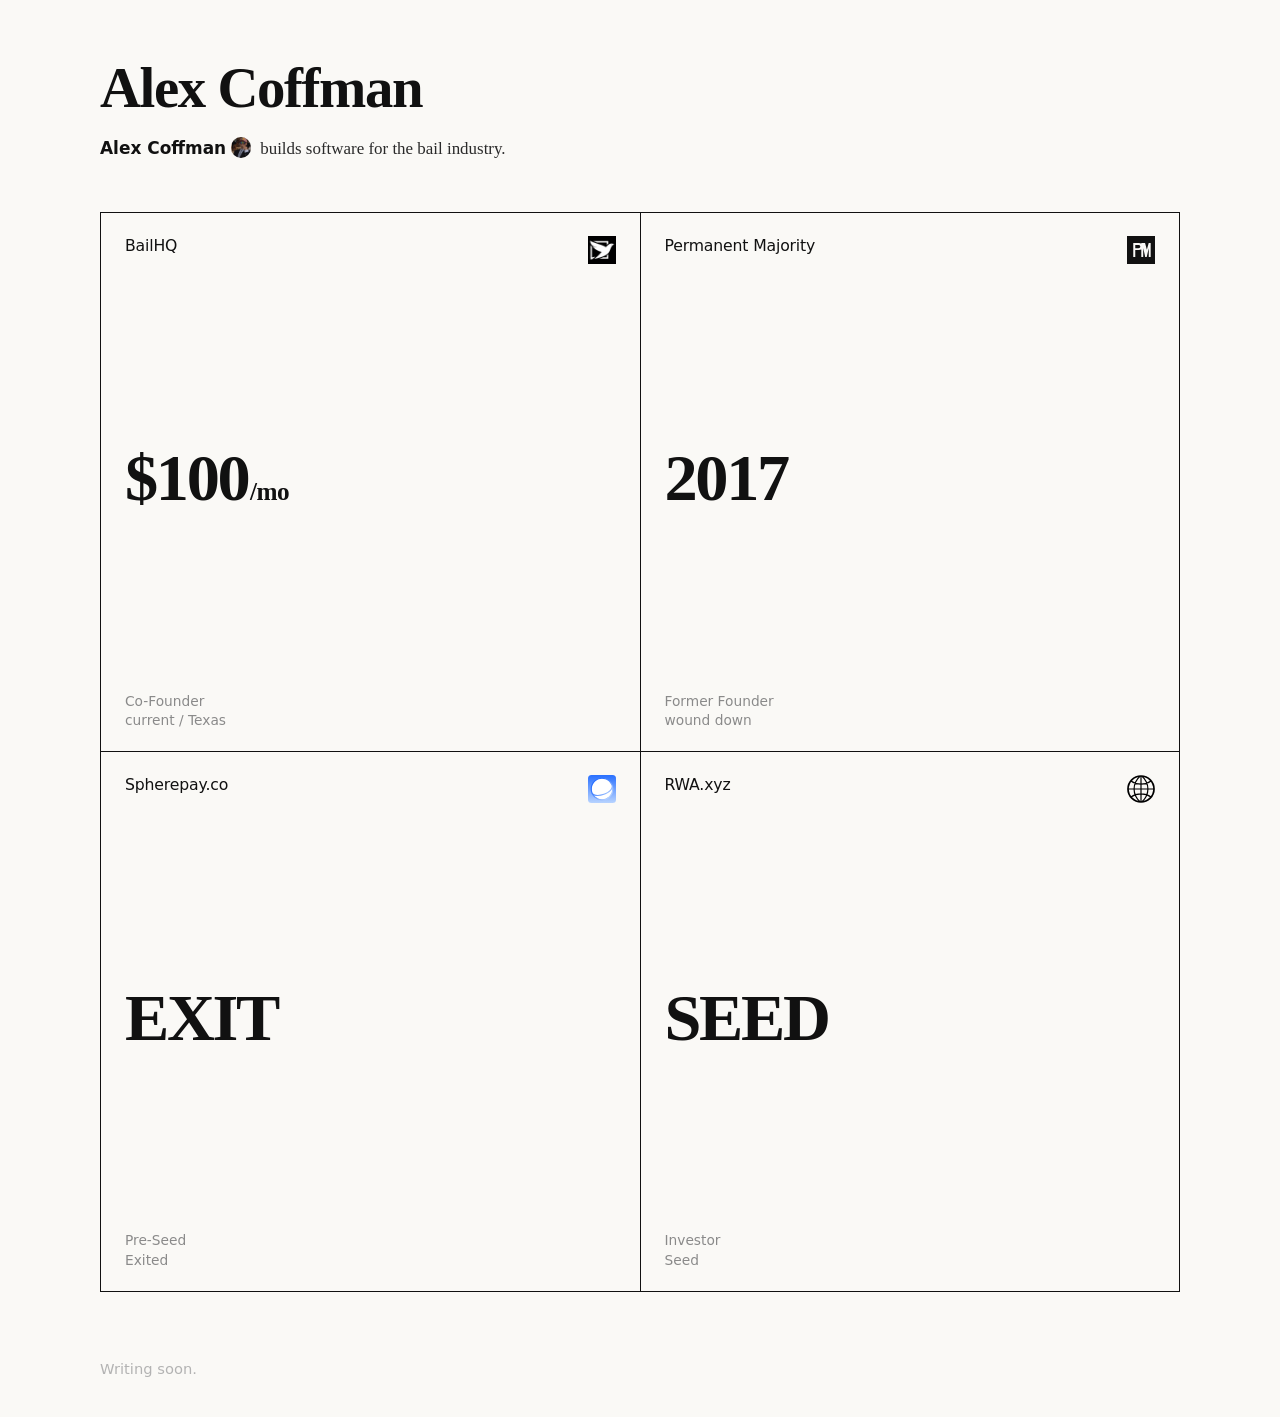
==== index.html @ 247284b9 "Add Permanent Majority, Spherepay, and RWA.xyz to the site grid. Co-authored-by: Cursor <cursoragent" ====
<!DOCTYPE html>
<html lang="en">
  <head>
    <meta charset="utf-8" />
    <meta name="viewport" content="width=device-width, initial-scale=1" />
    <title>Alex Coffman</title>
    <meta name="description" content="Alex Coffman builds software for the bail industry." />
    <meta name="theme-color" content="#FAF9F6" />
    <link rel="icon" href="assets/mark.png" />
    <style>
      :root {
        --bg: #faf9f6;
        --ink: #111111;
        --muted: #8a8a8a;
        --bio: #2a2a2a;
      }

      * {
        box-sizing: border-box;
        margin: 0;
        padding: 0;
      }

      html,
      body {
        background: var(--bg);
        color: var(--ink);
      }

      body {
        min-height: 100vh;
        font-family: system-ui, -apple-system, "Segoe UI", sans-serif;
        -webkit-font-smoothing: antialiased;
      }

      .page {
        width: min(1080px, calc(100% - 4.5rem));
        margin: 0 auto;
        padding: 3.6rem 0 2.5rem;
      }

      h1 {
        font-family: Georgia, "Iowan Old Style", "Times New Roman", Times, serif;
        font-size: clamp(2.35rem, 5vw, 3.55rem);
        font-weight: 700;
        letter-spacing: -0.025em;
        line-height: 1.05;
      }

      .bio {
        margin-top: 1.1rem;
        max-width: 46rem;
        color: var(--bio);
        font-family: Georgia, "Iowan Old Style", "Times New Roman", Times, serif;
        font-size: 1.06rem;
        line-height: 1.55;
      }

      .bio strong {
        font-family: system-ui, -apple-system, "Segoe UI", sans-serif;
        font-weight: 700;
        color: var(--ink);
      }

      .avatar {
        width: 1.2em;
        height: 1.2em;
        margin: 0 0.28em;
        border-radius: 50%;
        object-fit: cover;
        display: inline-block;
        vertical-align: -0.22em;
      }

      .grid {
        display: grid;
        grid-template-columns: repeat(2, 1fr);
        margin-top: 3.1rem;
        border-top: 1px solid var(--ink);
        border-left: 1px solid var(--ink);
      }

      .card {
        aspect-ratio: 1 / 1;
        display: flex;
        flex-direction: column;
        justify-content: space-between;
        padding: 1.45rem 1.5rem 1.3rem;
        border-right: 1px solid var(--ink);
        border-bottom: 1px solid var(--ink);
        background: var(--bg);
        color: inherit;
        text-decoration: none;
        transition: background 160ms ease;
      }

      .card:hover {
        background: #f3f1eb;
      }

      .card:focus-visible {
        outline: 2px solid var(--ink);
        outline-offset: -3px;
      }

      .card--static {
        cursor: default;
      }

      .card-top {
        display: flex;
        align-items: flex-start;
        justify-content: space-between;
        gap: 0.75rem;
      }

      .company {
        font-size: 0.98rem;
        font-weight: 500;
        letter-spacing: -0.01em;
      }

      .logo {
        width: 28px;
        height: 28px;
        object-fit: contain;
        flex-shrink: 0;
        display: block;
      }

      .figure {
        font-family: Georgia, "Iowan Old Style", "Times New Roman", Times, serif;
        font-size: clamp(2.7rem, 6.4vw, 4.15rem);
        font-weight: 700;
        letter-spacing: -0.035em;
        line-height: 0.92;
        white-space: nowrap;
      }

      .figure span {
        font-size: 0.38em;
        letter-spacing: -0.02em;
        margin-left: 0.06em;
      }

      .meta {
        color: var(--muted);
        font-size: 0.86rem;
        line-height: 1.4;
      }

      footer {
        margin-top: 4.25rem;
        color: #b3b3b3;
        font-size: 0.92rem;
      }

      @media (max-width: 640px) {
        .page {
          width: min(1080px, calc(100% - 2.4rem));
          padding-top: 2.4rem;
        }

        .grid {
          grid-template-columns: 1fr;
        }

        .card {
          padding: 1.3rem 1.25rem 1.15rem;
        }
      }

      @media (prefers-reduced-motion: reduce) {
        .card {
          transition: none;
        }
      }
    </style>
  </head>
  <body>
    <div class="page">
      <header>
        <h1>Alex Coffman</h1>
        <p class="bio">
          <strong>Alex Coffman</strong><img class="avatar" src="assets/alex.jpg" alt="" width="22" height="22" /> builds software for the bail industry.
        </p>
      </header>

      <main class="grid">
        <a class="card" href="https://bailhq.us">
          <div class="card-top">
            <span class="company">BailHQ</span>
            <img class="logo" src="assets/bailhq.png" alt="" width="28" height="28" />
          </div>
          <div class="figure">$100<span>/mo</span></div>
          <p class="meta">
            Co-Founder<br />
            current / Texas
          </p>
        </a>

        <div class="card card--static">
          <div class="card-top">
            <span class="company">Permanent Majority</span>
            <img class="logo" src="assets/pm.svg" alt="" width="28" height="28" />
          </div>
          <div class="figure">2017</div>
          <p class="meta">
            Former Founder<br />
            wound down
          </p>
        </div>

        <a class="card" href="https://spherepay.co">
          <div class="card-top">
            <span class="company">Spherepay.co</span>
            <img class="logo" src="assets/sphere.svg" alt="" width="28" height="28" />
          </div>
          <div class="figure">EXIT</div>
          <p class="meta">
            Pre-Seed<br />
            Exited
          </p>
        </a>

        <a class="card" href="https://rwa.xyz">
          <div class="card-top">
            <span class="company">RWA.xyz</span>
            <img class="logo" src="assets/rwa.svg" alt="" width="28" height="28" />
          </div>
          <div class="figure">SEED</div>
          <p class="meta">
            Investor<br />
            Seed
          </p>
        </a>
      </main>

      <footer>
        <p>Writing soon.</p>
      </footer>
    </div>
  </body>
</html>
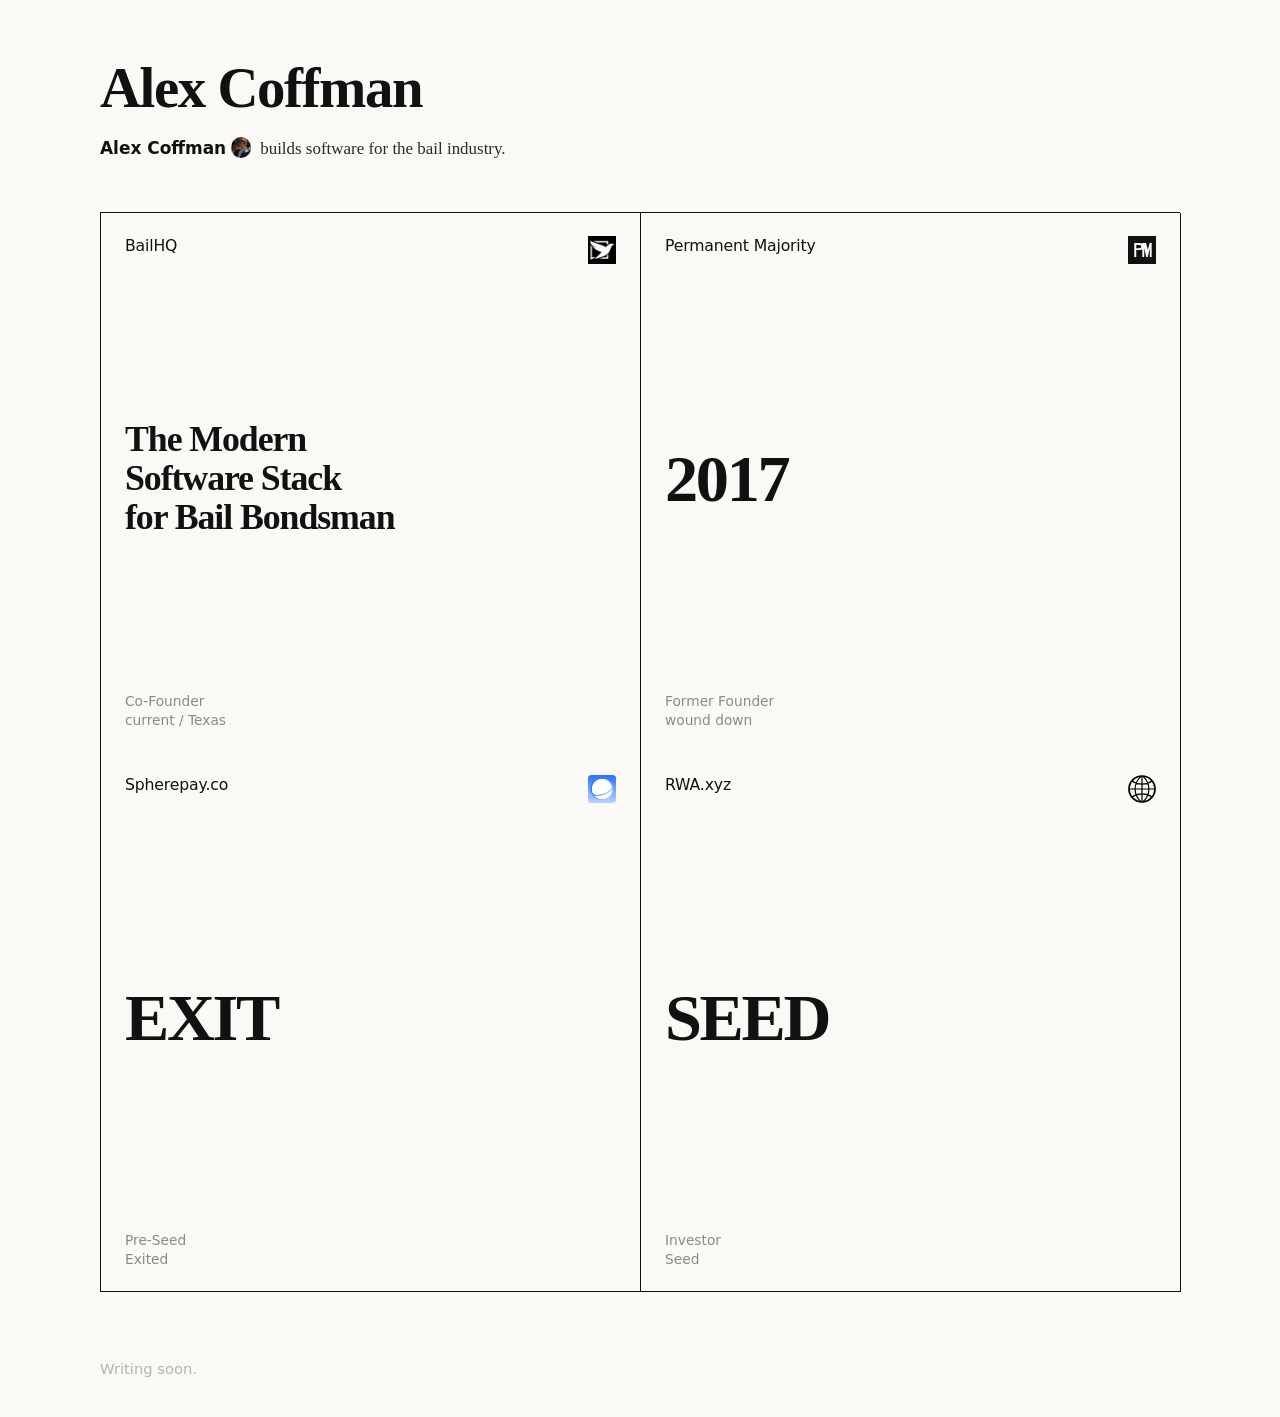
==== commit 567e4898: "Replace the BailHQ price with the product line. Co-authored-by: Cursor <cursoragent@cursor.com>" ====
--- a/index.html
+++ b/index.html
@@ -92,6 +92,7 @@
         color: inherit;
         text-decoration: none;
         transition: background 160ms ease;
+        container-type: inline-size;
       }
 
       .card:hover {
@@ -141,6 +142,14 @@
         font-size: 0.38em;
         letter-spacing: -0.02em;
         margin-left: 0.06em;
+      }
+
+      .statement {
+        font-family: Georgia, "Iowan Old Style", "Times New Roman", Times, serif;
+        font-size: clamp(1.32rem, 7.3cqi, 2.28rem);
+        font-weight: 700;
+        letter-spacing: -0.03em;
+        line-height: 1.08;
       }
 
       .meta {
@@ -192,7 +201,11 @@
             <span class="company">BailHQ</span>
             <img class="logo" src="assets/bailhq.png" alt="" width="28" height="28" />
           </div>
-          <div class="figure">$100<span>/mo</span></div>
+          <p class="statement">
+            The Modern<br />
+            Software Stack<br />
+            for Bail Bondsman
+          </p>
           <p class="meta">
             Co-Founder<br />
             current / Texas
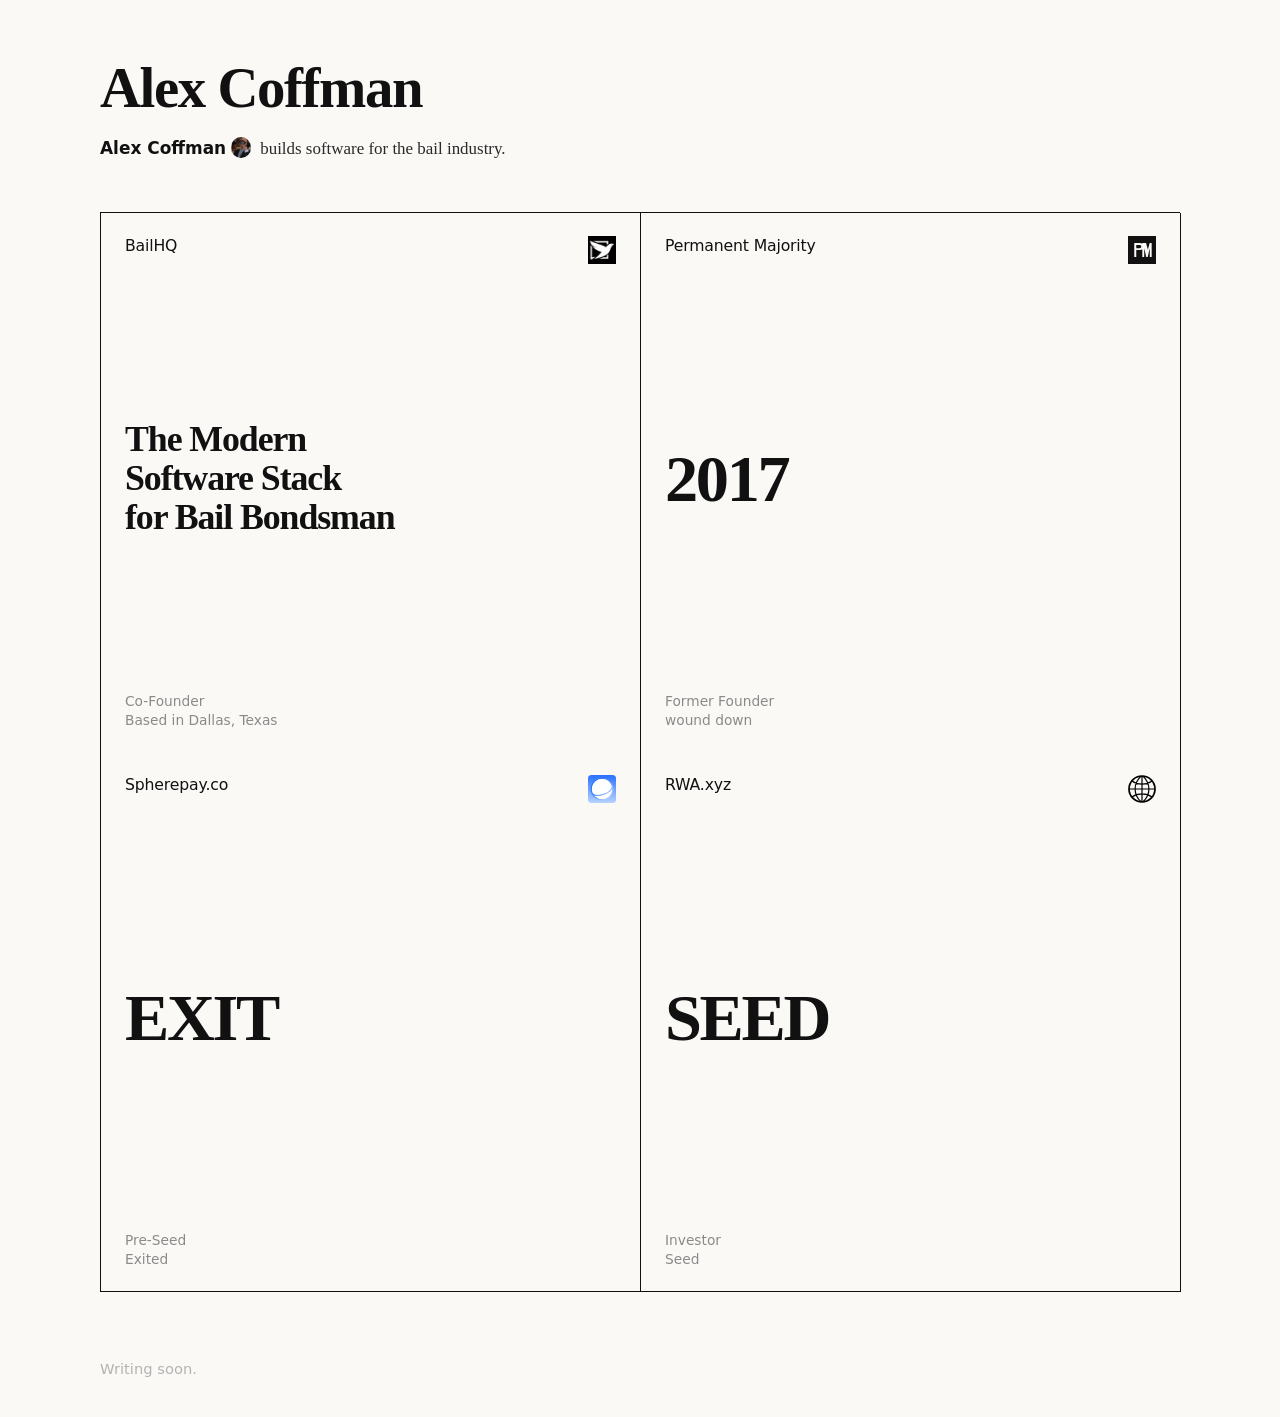
==== commit bb2d4d30: "Say BailHQ is based in Dallas. Co-authored-by: Cursor <cursoragent@cursor.com>" ====
--- a/index.html
+++ b/index.html
@@ -208,7 +208,7 @@
           </p>
           <p class="meta">
             Co-Founder<br />
-            current / Texas
+            Based in Dallas, Texas
           </p>
         </a>
 
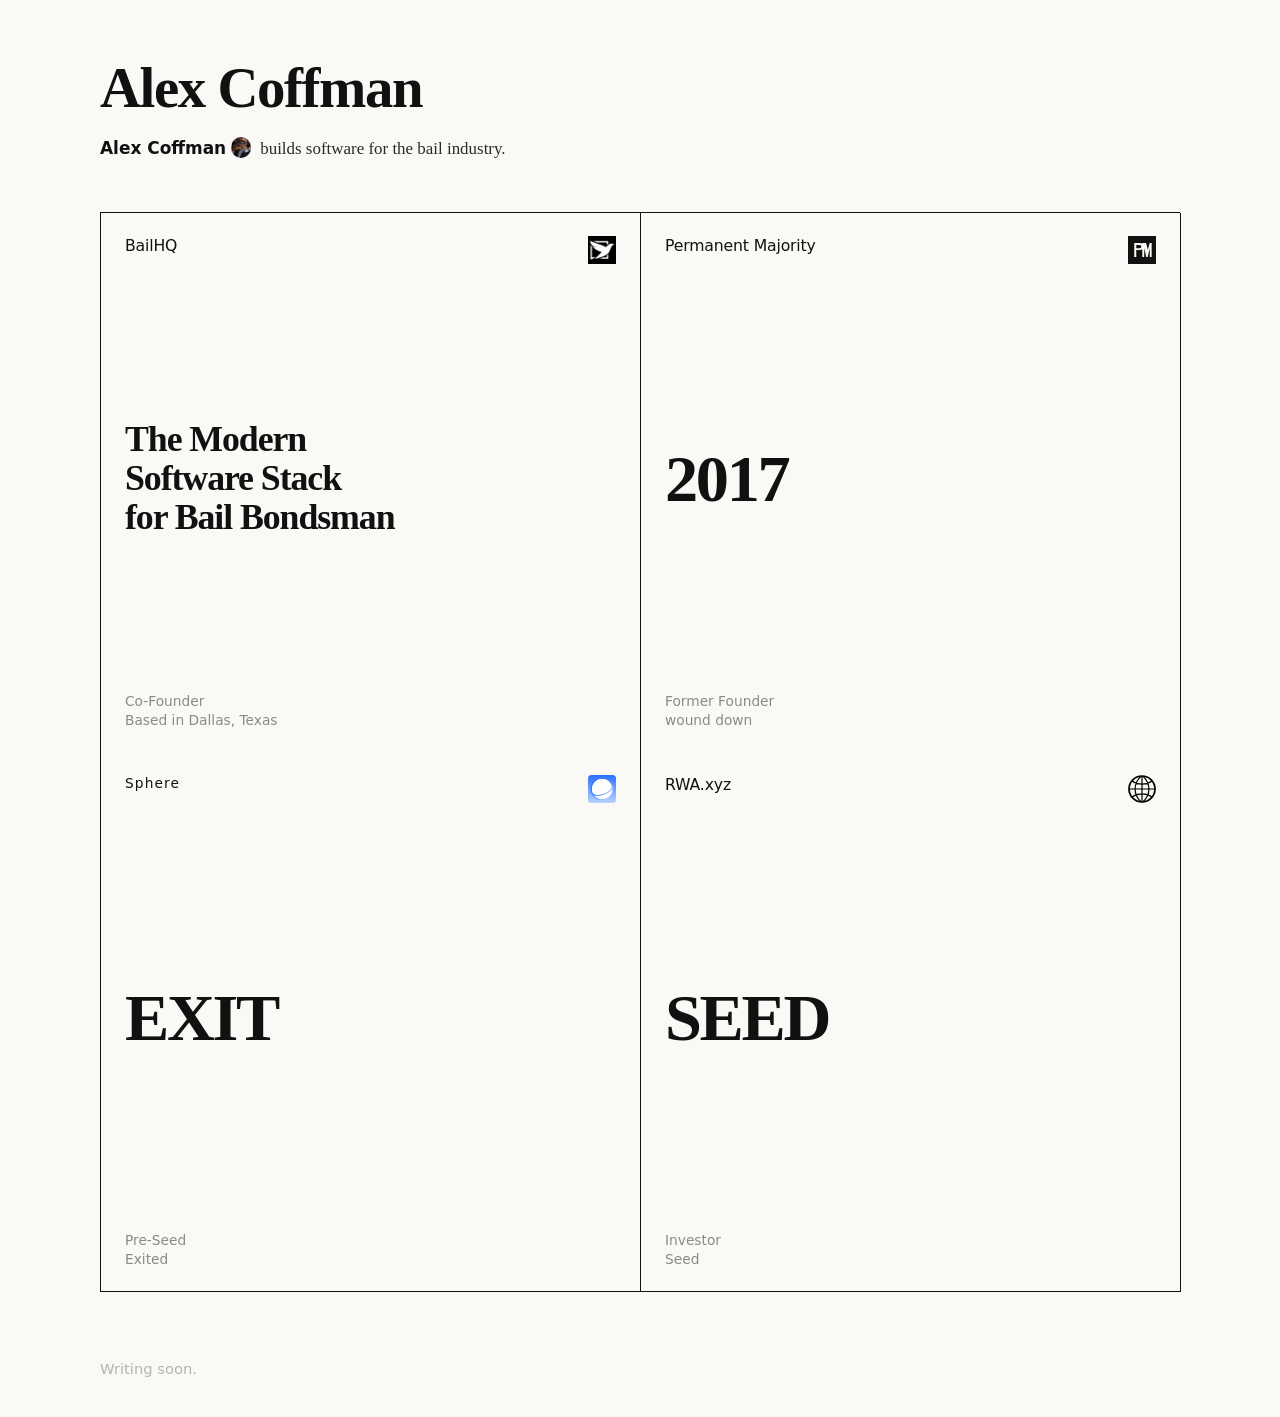
==== commit 98125df7: "Label the Spherepay card as Sphere. Co-authored-by: Cursor <cursoragent@cursor.com>" ====
--- a/index.html
+++ b/index.html
@@ -121,6 +121,12 @@
         letter-spacing: -0.01em;
       }
 
+      .company--sphere {
+        font-size: 0.86rem;
+        font-weight: 400;
+        letter-spacing: 0.08em;
+      }
+
       .logo {
         width: 28px;
         height: 28px;
@@ -226,7 +232,7 @@
 
         <a class="card" href="https://spherepay.co">
           <div class="card-top">
-            <span class="company">Spherepay.co</span>
+            <span class="company company--sphere">Sphere</span>
             <img class="logo" src="assets/sphere.svg" alt="" width="28" height="28" />
           </div>
           <div class="figure">EXIT</div>
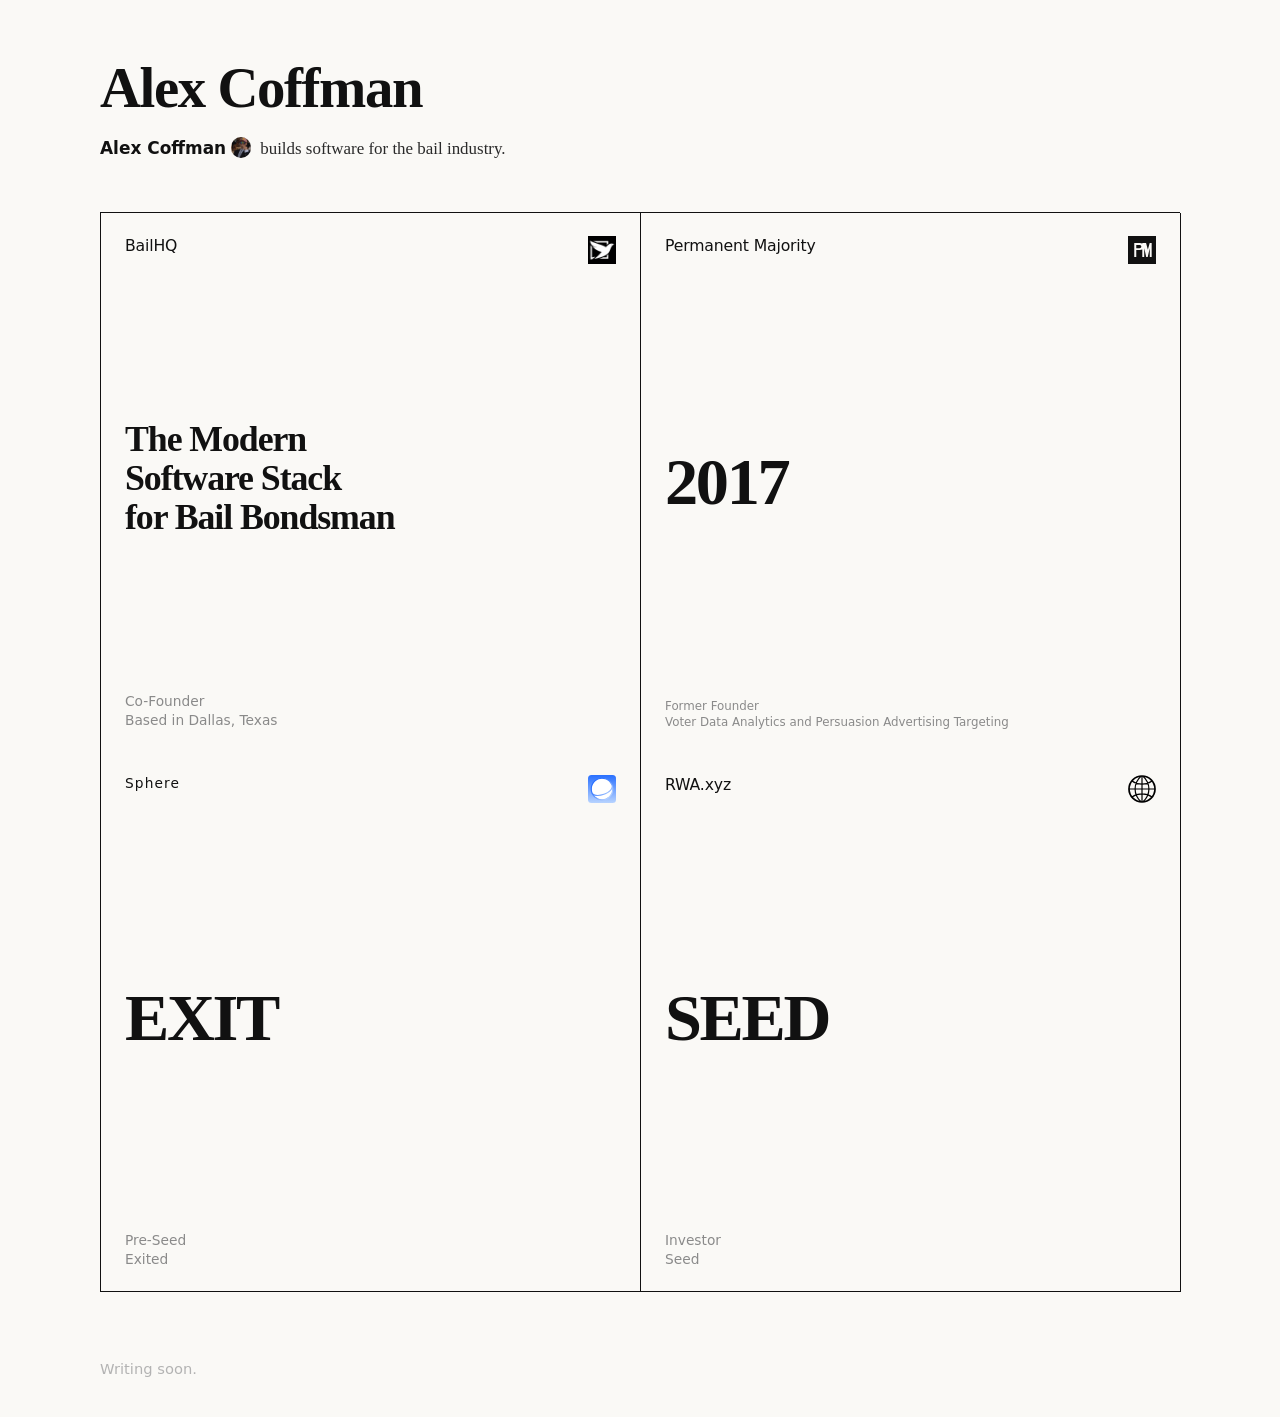
==== commit 3ebc8b4d: "Describe Permanent Majority as voter analytics. Co-authored-by: Cursor <cursoragent@cursor.com>" ====
--- a/index.html
+++ b/index.html
@@ -164,6 +164,13 @@
         line-height: 1.4;
       }
 
+      .meta--pm {
+        font-size: 0.74rem;
+        line-height: 1.32;
+        overflow-wrap: break-word;
+        text-wrap: pretty;
+      }
+
       footer {
         margin-top: 4.25rem;
         color: #b3b3b3;
@@ -224,9 +231,9 @@
             <img class="logo" src="assets/pm.svg" alt="" width="28" height="28" />
           </div>
           <div class="figure">2017</div>
-          <p class="meta">
+          <p class="meta meta--pm">
             Former Founder<br />
-            wound down
+            Voter Data Analytics and Persuasion Advertising Targeting
           </p>
         </div>
 
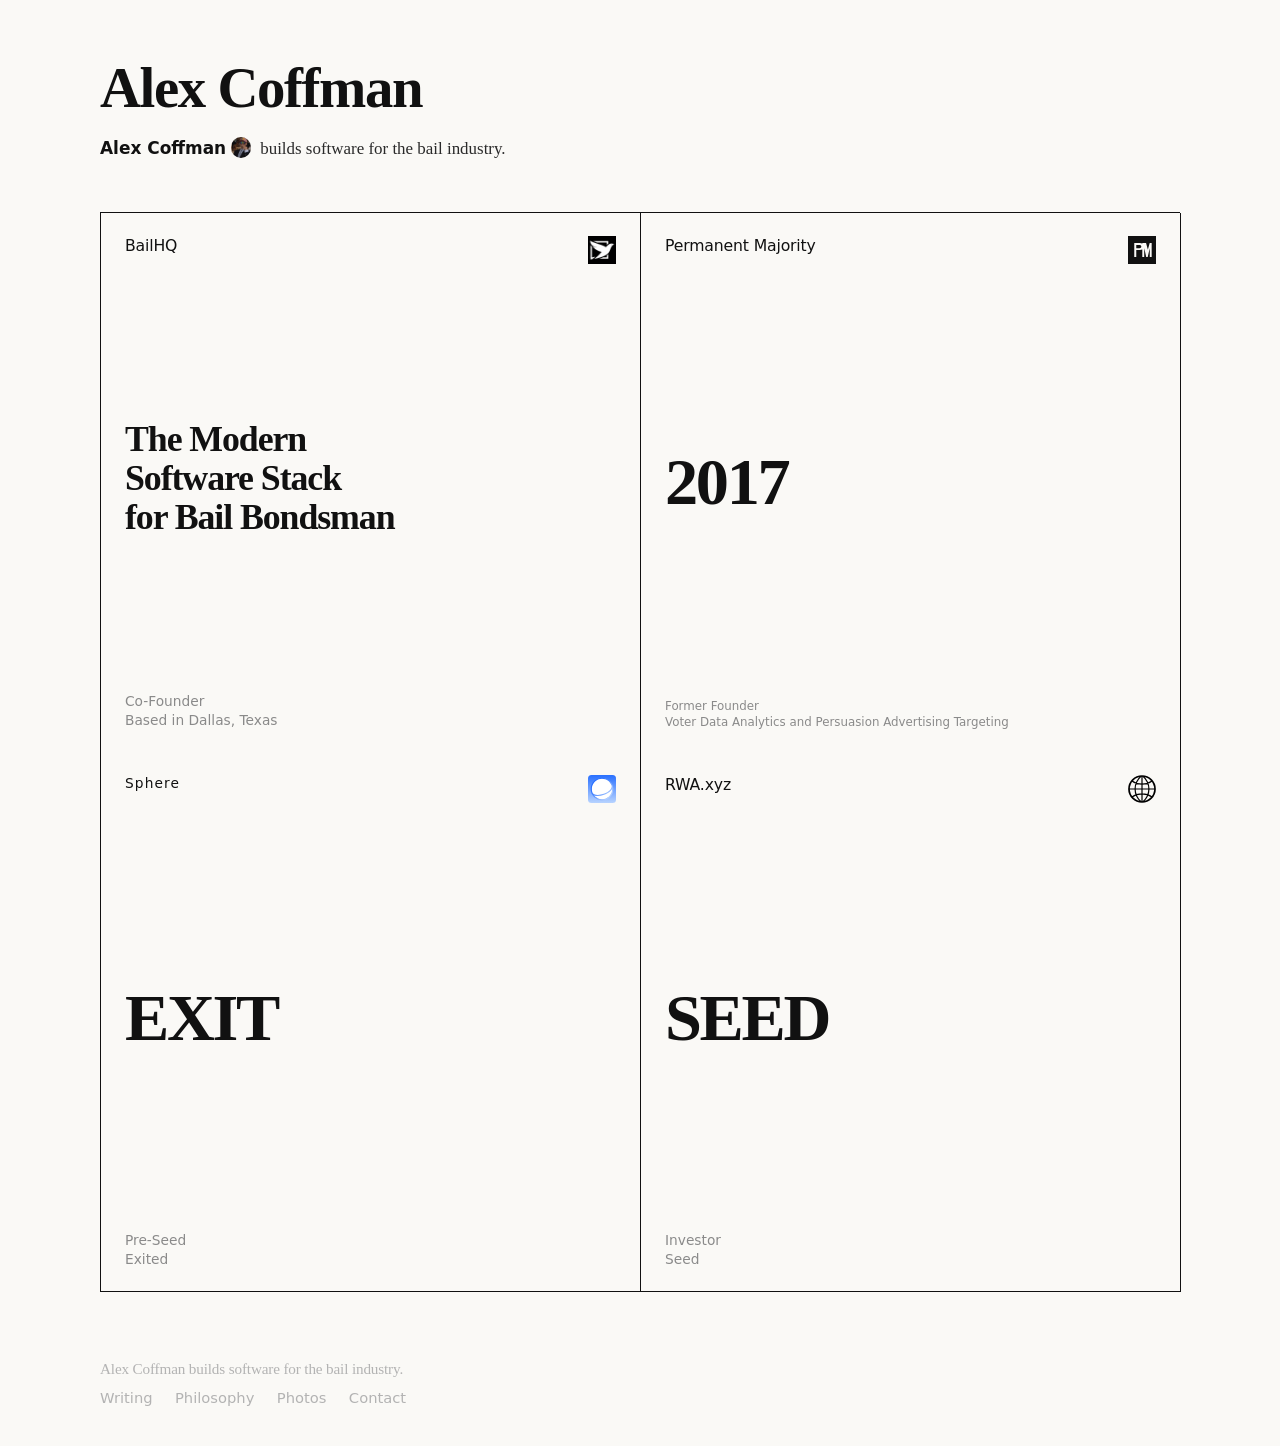
==== commit e58e5559: "Link the title home and add footer nav for writing, philosophy, photos, and contact. Co-authored-by:" ====
--- a/index.html
+++ b/index.html
@@ -47,6 +47,16 @@
         line-height: 1.05;
       }
 
+      h1 a {
+        color: inherit;
+        text-decoration: none;
+      }
+
+      h1 a:focus-visible {
+        outline: 2px solid var(--ink);
+        outline-offset: 4px;
+      }
+
       .bio {
         margin-top: 1.1rem;
         max-width: 46rem;
@@ -177,6 +187,33 @@
         font-size: 0.92rem;
       }
 
+      .footer-bio {
+        font-family: Georgia, "Iowan Old Style", "Times New Roman", Times, serif;
+        font-size: 0.95rem;
+        letter-spacing: -0.01em;
+      }
+
+      .footer-nav {
+        display: flex;
+        flex-wrap: wrap;
+        gap: 0.15rem 1.4rem;
+        margin-top: 0.7rem;
+      }
+
+      .footer-nav a {
+        color: inherit;
+        text-decoration: none;
+      }
+
+      .footer-nav a:hover {
+        color: #7a7a7a;
+      }
+
+      .footer-nav a:focus-visible {
+        outline: 1px solid #8a8a8a;
+        outline-offset: 3px;
+      }
+
       @media (max-width: 640px) {
         .page {
           width: min(1080px, calc(100% - 2.4rem));
@@ -202,7 +239,7 @@
   <body>
     <div class="page">
       <header>
-        <h1>Alex Coffman</h1>
+        <h1><a href="https://alexcoffman1.github.io/">Alex Coffman</a></h1>
         <p class="bio">
           <strong>Alex Coffman</strong><img class="avatar" src="assets/alex.jpg" alt="" width="22" height="22" /> builds software for the bail industry.
         </p>
@@ -263,7 +300,13 @@
       </main>
 
       <footer>
-        <p>Writing soon.</p>
+        <p class="footer-bio">Alex Coffman builds software for the bail industry.</p>
+        <nav class="footer-nav" aria-label="Footer">
+          <a href="#writing">Writing</a>
+          <a href="#philosophy">Philosophy</a>
+          <a href="#photos">Photos</a>
+          <a href="#contact">Contact</a>
+        </nav>
       </footer>
     </div>
   </body>
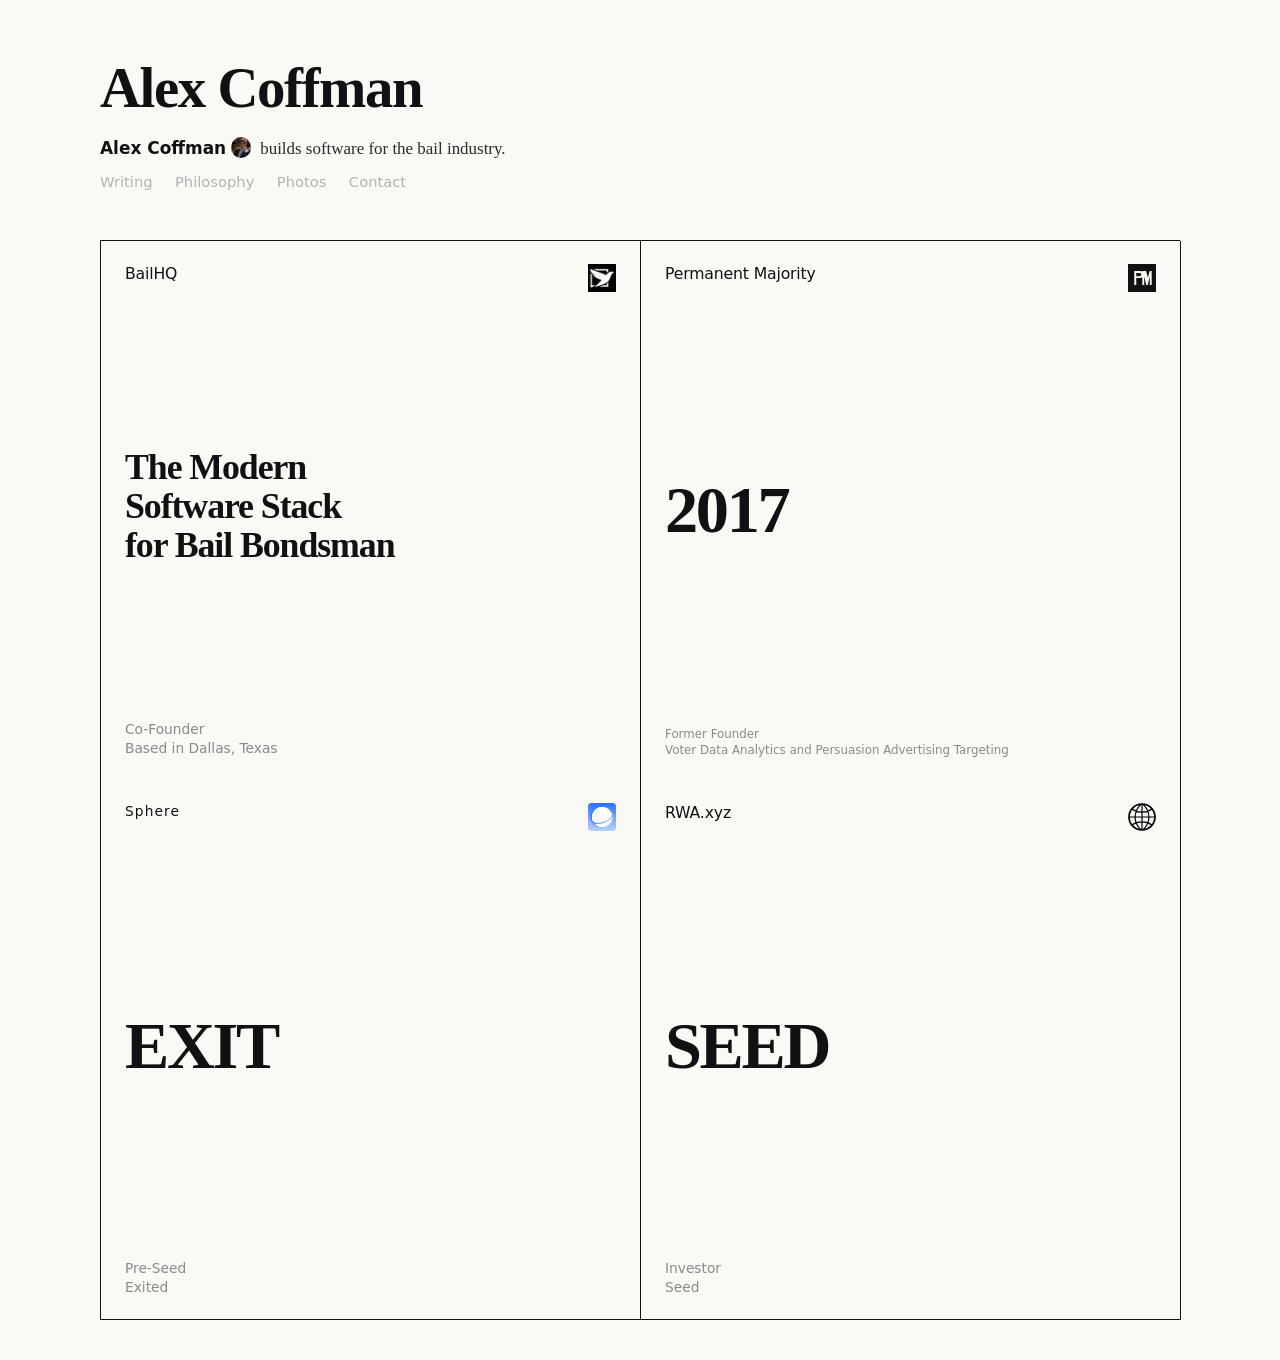
==== commit a56229ff: "Move writing nav into the header. Co-authored-by: Cursor <cursoragent@cursor.com>" ====
--- a/index.html
+++ b/index.html
@@ -181,35 +181,25 @@
         text-wrap: pretty;
       }
 
-      footer {
-        margin-top: 4.25rem;
-        color: #b3b3b3;
-        font-size: 0.92rem;
-      }
-
-      .footer-bio {
-        font-family: Georgia, "Iowan Old Style", "Times New Roman", Times, serif;
-        font-size: 0.95rem;
-        letter-spacing: -0.01em;
-      }
-
-      .footer-nav {
+      .header-nav {
         display: flex;
         flex-wrap: wrap;
         gap: 0.15rem 1.4rem;
         margin-top: 0.7rem;
-      }
-
-      .footer-nav a {
+        color: #b3b3b3;
+        font-size: 0.92rem;
+      }
+
+      .header-nav a {
         color: inherit;
         text-decoration: none;
       }
 
-      .footer-nav a:hover {
+      .header-nav a:hover {
         color: #7a7a7a;
       }
 
-      .footer-nav a:focus-visible {
+      .header-nav a:focus-visible {
         outline: 1px solid #8a8a8a;
         outline-offset: 3px;
       }
@@ -243,6 +233,12 @@
         <p class="bio">
           <strong>Alex Coffman</strong><img class="avatar" src="assets/alex.jpg" alt="" width="22" height="22" /> builds software for the bail industry.
         </p>
+        <nav class="header-nav" aria-label="Site">
+          <a href="#writing">Writing</a>
+          <a href="#philosophy">Philosophy</a>
+          <a href="#photos">Photos</a>
+          <a href="#contact">Contact</a>
+        </nav>
       </header>
 
       <main class="grid">
@@ -299,15 +295,6 @@
         </a>
       </main>
 
-      <footer>
-        <p class="footer-bio">Alex Coffman builds software for the bail industry.</p>
-        <nav class="footer-nav" aria-label="Footer">
-          <a href="#writing">Writing</a>
-          <a href="#philosophy">Philosophy</a>
-          <a href="#photos">Photos</a>
-          <a href="#contact">Contact</a>
-        </nav>
-      </footer>
     </div>
   </body>
 </html>
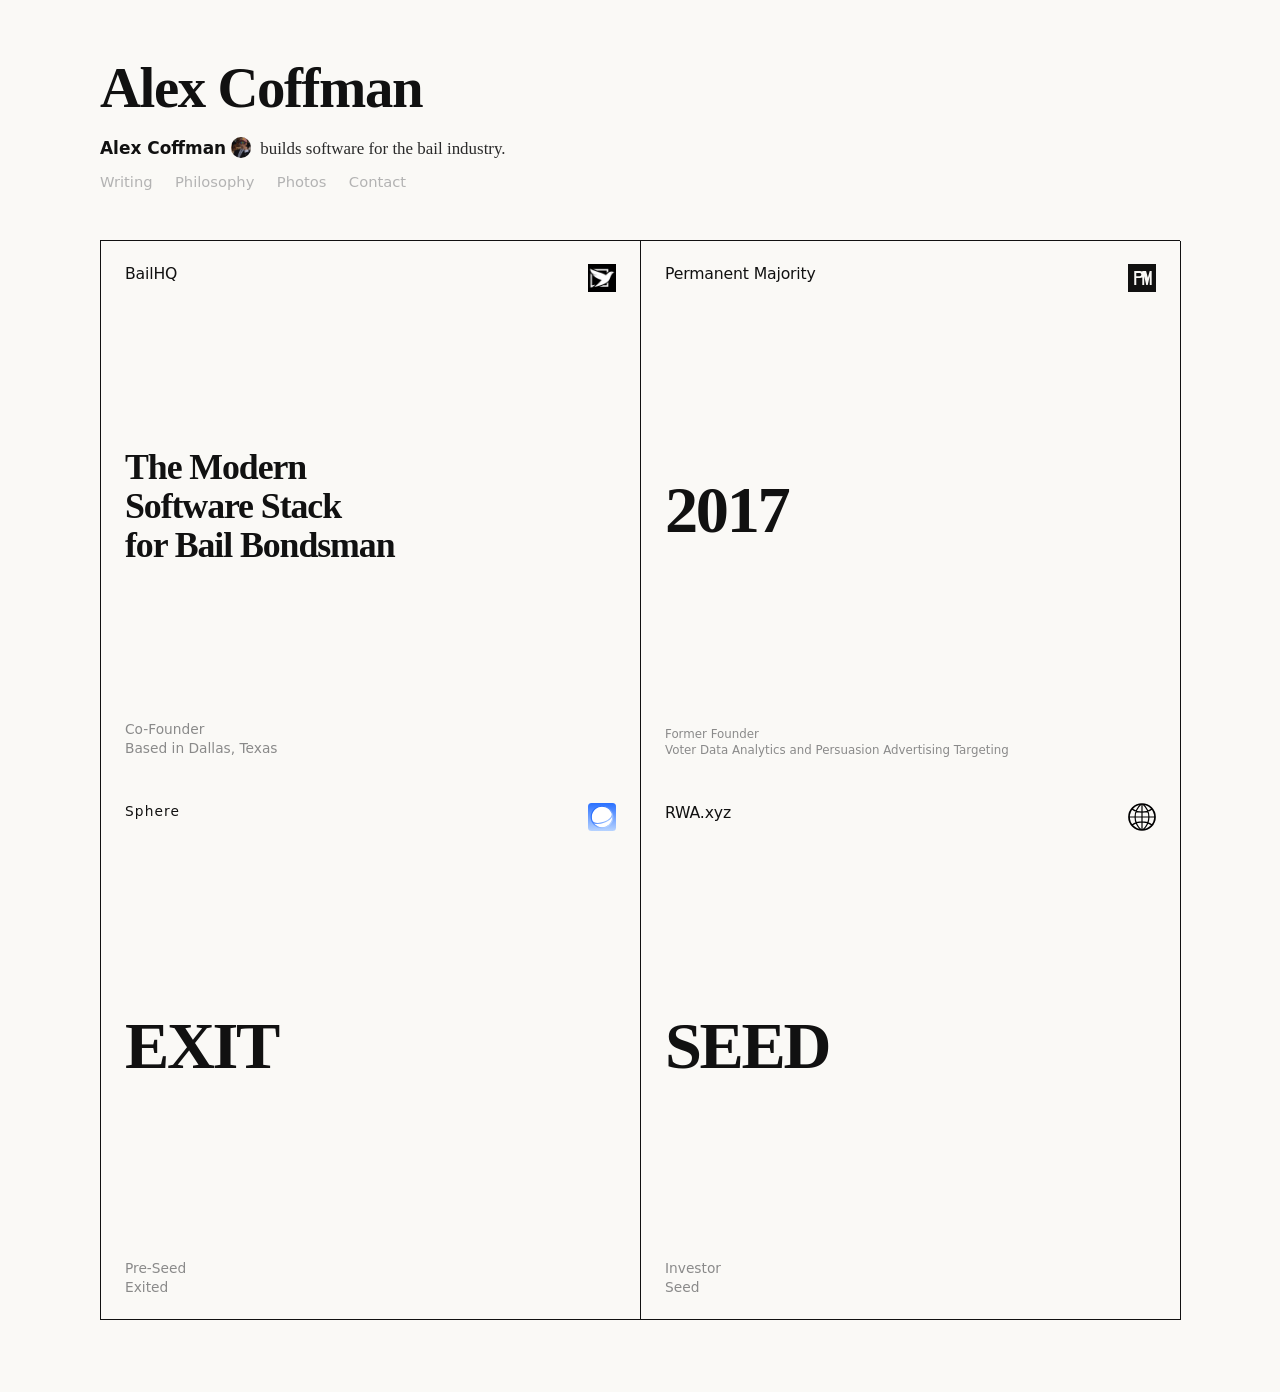
==== commit d23af38c: "Add Writing, Philosophy, Photos, and Contact pages. Co-authored-by: Cursor <cursoragent@cursor.com>" ====
--- a/index.html
+++ b/index.html
@@ -7,224 +7,7 @@
     <meta name="description" content="Alex Coffman builds software for the bail industry." />
     <meta name="theme-color" content="#FAF9F6" />
     <link rel="icon" href="assets/mark.png" />
-    <style>
-      :root {
-        --bg: #faf9f6;
-        --ink: #111111;
-        --muted: #8a8a8a;
-        --bio: #2a2a2a;
-      }
-
-      * {
-        box-sizing: border-box;
-        margin: 0;
-        padding: 0;
-      }
-
-      html,
-      body {
-        background: var(--bg);
-        color: var(--ink);
-      }
-
-      body {
-        min-height: 100vh;
-        font-family: system-ui, -apple-system, "Segoe UI", sans-serif;
-        -webkit-font-smoothing: antialiased;
-      }
-
-      .page {
-        width: min(1080px, calc(100% - 4.5rem));
-        margin: 0 auto;
-        padding: 3.6rem 0 2.5rem;
-      }
-
-      h1 {
-        font-family: Georgia, "Iowan Old Style", "Times New Roman", Times, serif;
-        font-size: clamp(2.35rem, 5vw, 3.55rem);
-        font-weight: 700;
-        letter-spacing: -0.025em;
-        line-height: 1.05;
-      }
-
-      h1 a {
-        color: inherit;
-        text-decoration: none;
-      }
-
-      h1 a:focus-visible {
-        outline: 2px solid var(--ink);
-        outline-offset: 4px;
-      }
-
-      .bio {
-        margin-top: 1.1rem;
-        max-width: 46rem;
-        color: var(--bio);
-        font-family: Georgia, "Iowan Old Style", "Times New Roman", Times, serif;
-        font-size: 1.06rem;
-        line-height: 1.55;
-      }
-
-      .bio strong {
-        font-family: system-ui, -apple-system, "Segoe UI", sans-serif;
-        font-weight: 700;
-        color: var(--ink);
-      }
-
-      .avatar {
-        width: 1.2em;
-        height: 1.2em;
-        margin: 0 0.28em;
-        border-radius: 50%;
-        object-fit: cover;
-        display: inline-block;
-        vertical-align: -0.22em;
-      }
-
-      .grid {
-        display: grid;
-        grid-template-columns: repeat(2, 1fr);
-        margin-top: 3.1rem;
-        border-top: 1px solid var(--ink);
-        border-left: 1px solid var(--ink);
-      }
-
-      .card {
-        aspect-ratio: 1 / 1;
-        display: flex;
-        flex-direction: column;
-        justify-content: space-between;
-        padding: 1.45rem 1.5rem 1.3rem;
-        border-right: 1px solid var(--ink);
-        border-bottom: 1px solid var(--ink);
-        background: var(--bg);
-        color: inherit;
-        text-decoration: none;
-        transition: background 160ms ease;
-        container-type: inline-size;
-      }
-
-      .card:hover {
-        background: #f3f1eb;
-      }
-
-      .card:focus-visible {
-        outline: 2px solid var(--ink);
-        outline-offset: -3px;
-      }
-
-      .card--static {
-        cursor: default;
-      }
-
-      .card-top {
-        display: flex;
-        align-items: flex-start;
-        justify-content: space-between;
-        gap: 0.75rem;
-      }
-
-      .company {
-        font-size: 0.98rem;
-        font-weight: 500;
-        letter-spacing: -0.01em;
-      }
-
-      .company--sphere {
-        font-size: 0.86rem;
-        font-weight: 400;
-        letter-spacing: 0.08em;
-      }
-
-      .logo {
-        width: 28px;
-        height: 28px;
-        object-fit: contain;
-        flex-shrink: 0;
-        display: block;
-      }
-
-      .figure {
-        font-family: Georgia, "Iowan Old Style", "Times New Roman", Times, serif;
-        font-size: clamp(2.7rem, 6.4vw, 4.15rem);
-        font-weight: 700;
-        letter-spacing: -0.035em;
-        line-height: 0.92;
-        white-space: nowrap;
-      }
-
-      .figure span {
-        font-size: 0.38em;
-        letter-spacing: -0.02em;
-        margin-left: 0.06em;
-      }
-
-      .statement {
-        font-family: Georgia, "Iowan Old Style", "Times New Roman", Times, serif;
-        font-size: clamp(1.32rem, 7.3cqi, 2.28rem);
-        font-weight: 700;
-        letter-spacing: -0.03em;
-        line-height: 1.08;
-      }
-
-      .meta {
-        color: var(--muted);
-        font-size: 0.86rem;
-        line-height: 1.4;
-      }
-
-      .meta--pm {
-        font-size: 0.74rem;
-        line-height: 1.32;
-        overflow-wrap: break-word;
-        text-wrap: pretty;
-      }
-
-      .header-nav {
-        display: flex;
-        flex-wrap: wrap;
-        gap: 0.15rem 1.4rem;
-        margin-top: 0.7rem;
-        color: #b3b3b3;
-        font-size: 0.92rem;
-      }
-
-      .header-nav a {
-        color: inherit;
-        text-decoration: none;
-      }
-
-      .header-nav a:hover {
-        color: #7a7a7a;
-      }
-
-      .header-nav a:focus-visible {
-        outline: 1px solid #8a8a8a;
-        outline-offset: 3px;
-      }
-
-      @media (max-width: 640px) {
-        .page {
-          width: min(1080px, calc(100% - 2.4rem));
-          padding-top: 2.4rem;
-        }
-
-        .grid {
-          grid-template-columns: 1fr;
-        }
-
-        .card {
-          padding: 1.3rem 1.25rem 1.15rem;
-        }
-      }
-
-      @media (prefers-reduced-motion: reduce) {
-        .card {
-          transition: none;
-        }
-      }
-    </style>
+    <link rel="stylesheet" href="styles.css" />
   </head>
   <body>
     <div class="page">
@@ -234,10 +17,10 @@
           <strong>Alex Coffman</strong><img class="avatar" src="assets/alex.jpg" alt="" width="22" height="22" /> builds software for the bail industry.
         </p>
         <nav class="header-nav" aria-label="Site">
-          <a href="#writing">Writing</a>
-          <a href="#philosophy">Philosophy</a>
-          <a href="#photos">Photos</a>
-          <a href="#contact">Contact</a>
+          <a href="writing.html">Writing</a>
+          <a href="philosophy.html">Philosophy</a>
+          <a href="photos.html">Photos</a>
+          <a href="contact.html">Contact</a>
         </nav>
       </header>
 
--- a/styles.css
+++ b/styles.css
@@ -0,0 +1,304 @@
+:root {
+  --bg: #faf9f6;
+  --ink: #111111;
+  --muted: #8a8a8a;
+  --bio: #2a2a2a;
+  --nav: #b3b3b3;
+  --nav-hover: #7a7a7a;
+}
+
+* {
+  box-sizing: border-box;
+  margin: 0;
+  padding: 0;
+}
+
+html,
+body {
+  background: var(--bg);
+  color: var(--ink);
+}
+
+body {
+  min-height: 100vh;
+  font-family: system-ui, -apple-system, "Segoe UI", sans-serif;
+  -webkit-font-smoothing: antialiased;
+}
+
+.page {
+  width: min(1080px, calc(100% - 4.5rem));
+  margin: 0 auto;
+  padding: 3.6rem 0 4.5rem;
+}
+
+h1 {
+  font-family: Georgia, "Iowan Old Style", "Times New Roman", Times, serif;
+  font-size: clamp(2.35rem, 5vw, 3.55rem);
+  font-weight: 700;
+  letter-spacing: -0.025em;
+  line-height: 1.05;
+}
+
+h1 a {
+  color: inherit;
+  text-decoration: none;
+}
+
+h1 a:focus-visible {
+  outline: 2px solid var(--ink);
+  outline-offset: 4px;
+}
+
+.bio {
+  margin-top: 1.1rem;
+  max-width: 46rem;
+  color: var(--bio);
+  font-family: Georgia, "Iowan Old Style", "Times New Roman", Times, serif;
+  font-size: 1.06rem;
+  line-height: 1.55;
+}
+
+.bio strong {
+  font-family: system-ui, -apple-system, "Segoe UI", sans-serif;
+  font-weight: 700;
+  color: var(--ink);
+}
+
+.avatar {
+  width: 1.2em;
+  height: 1.2em;
+  margin: 0 0.28em;
+  border-radius: 50%;
+  object-fit: cover;
+  display: inline-block;
+  vertical-align: -0.22em;
+}
+
+.header-nav {
+  display: flex;
+  flex-wrap: wrap;
+  gap: 0.15rem 1.4rem;
+  margin-top: 0.7rem;
+  color: var(--nav);
+  font-size: 0.92rem;
+}
+
+.header-nav a {
+  color: inherit;
+  text-decoration: none;
+}
+
+.header-nav a:hover {
+  color: var(--nav-hover);
+}
+
+.header-nav a[aria-current="page"] {
+  color: var(--ink);
+}
+
+.header-nav a:focus-visible {
+  outline: 1px solid #8a8a8a;
+  outline-offset: 3px;
+}
+
+.grid {
+  display: grid;
+  grid-template-columns: repeat(2, 1fr);
+  margin-top: 3.1rem;
+  border-top: 1px solid var(--ink);
+  border-left: 1px solid var(--ink);
+}
+
+.card {
+  aspect-ratio: 1 / 1;
+  display: flex;
+  flex-direction: column;
+  justify-content: space-between;
+  padding: 1.45rem 1.5rem 1.3rem;
+  border-right: 1px solid var(--ink);
+  border-bottom: 1px solid var(--ink);
+  background: var(--bg);
+  color: inherit;
+  text-decoration: none;
+  transition: background 160ms ease;
+  container-type: inline-size;
+}
+
+.card:hover {
+  background: #f3f1eb;
+}
+
+.card:focus-visible {
+  outline: 2px solid var(--ink);
+  outline-offset: -3px;
+}
+
+.card--static {
+  cursor: default;
+}
+
+.card-top {
+  display: flex;
+  align-items: flex-start;
+  justify-content: space-between;
+  gap: 0.75rem;
+}
+
+.company {
+  font-size: 0.98rem;
+  font-weight: 500;
+  letter-spacing: -0.01em;
+}
+
+.company--sphere {
+  font-size: 0.86rem;
+  font-weight: 400;
+  letter-spacing: 0.08em;
+}
+
+.logo {
+  width: 28px;
+  height: 28px;
+  object-fit: contain;
+  flex-shrink: 0;
+  display: block;
+}
+
+.figure {
+  font-family: Georgia, "Iowan Old Style", "Times New Roman", Times, serif;
+  font-size: clamp(2.7rem, 6.4vw, 4.15rem);
+  font-weight: 700;
+  letter-spacing: -0.035em;
+  line-height: 0.92;
+  white-space: nowrap;
+}
+
+.figure span {
+  font-size: 0.38em;
+  letter-spacing: -0.02em;
+  margin-left: 0.06em;
+}
+
+.statement {
+  font-family: Georgia, "Iowan Old Style", "Times New Roman", Times, serif;
+  font-size: clamp(1.32rem, 7.3cqi, 2.28rem);
+  font-weight: 700;
+  letter-spacing: -0.03em;
+  line-height: 1.08;
+}
+
+.meta {
+  color: var(--muted);
+  font-size: 0.86rem;
+  line-height: 1.4;
+}
+
+.meta--pm {
+  font-size: 0.74rem;
+  line-height: 1.32;
+  overflow-wrap: break-word;
+  text-wrap: pretty;
+}
+
+.content {
+  max-width: 38rem;
+  margin-top: 3.1rem;
+}
+
+.page-title {
+  font-size: 1.35rem;
+  font-weight: 700;
+  letter-spacing: -0.02em;
+  line-height: 1.2;
+  margin-bottom: 2.6rem;
+}
+
+.essay-list {
+  display: flex;
+  flex-direction: column;
+  gap: 3.1rem;
+}
+
+.essay-title {
+  font-size: 1.12rem;
+  font-weight: 700;
+  letter-spacing: -0.015em;
+  line-height: 1.25;
+}
+
+.essay-title a {
+  color: inherit;
+  text-decoration: none;
+}
+
+.essay-title a:hover {
+  text-decoration: underline;
+  text-underline-offset: 0.16em;
+}
+
+.essay-title a:focus-visible {
+  outline: 2px solid var(--ink);
+  outline-offset: 3px;
+}
+
+.essay-title--soon {
+  color: var(--ink);
+}
+
+.essay-summary,
+.note,
+.prose {
+  color: var(--bio);
+  font-family: Georgia, "Iowan Old Style", "Times New Roman", Times, serif;
+  font-size: 1.06rem;
+  line-height: 1.6;
+}
+
+.essay-summary {
+  margin-top: 0.7rem;
+}
+
+.note a,
+.prose a {
+  color: inherit;
+  text-underline-offset: 0.16em;
+}
+
+.note a:focus-visible,
+.prose a:focus-visible {
+  outline: 2px solid var(--ink);
+  outline-offset: 3px;
+}
+
+.essay-heading {
+  font-size: clamp(1.55rem, 3.2vw, 1.9rem);
+  font-weight: 700;
+  letter-spacing: -0.025em;
+  line-height: 1.15;
+  margin-bottom: 1.7rem;
+}
+
+.prose p + p {
+  margin-top: 1.25em;
+}
+
+@media (max-width: 640px) {
+  .page {
+    width: min(1080px, calc(100% - 2.4rem));
+    padding-top: 2.4rem;
+  }
+
+  .grid {
+    grid-template-columns: 1fr;
+  }
+
+  .card {
+    padding: 1.3rem 1.25rem 1.15rem;
+  }
+}
+
+@media (prefers-reduced-motion: reduce) {
+  .card {
+    transition: none;
+  }
+}
